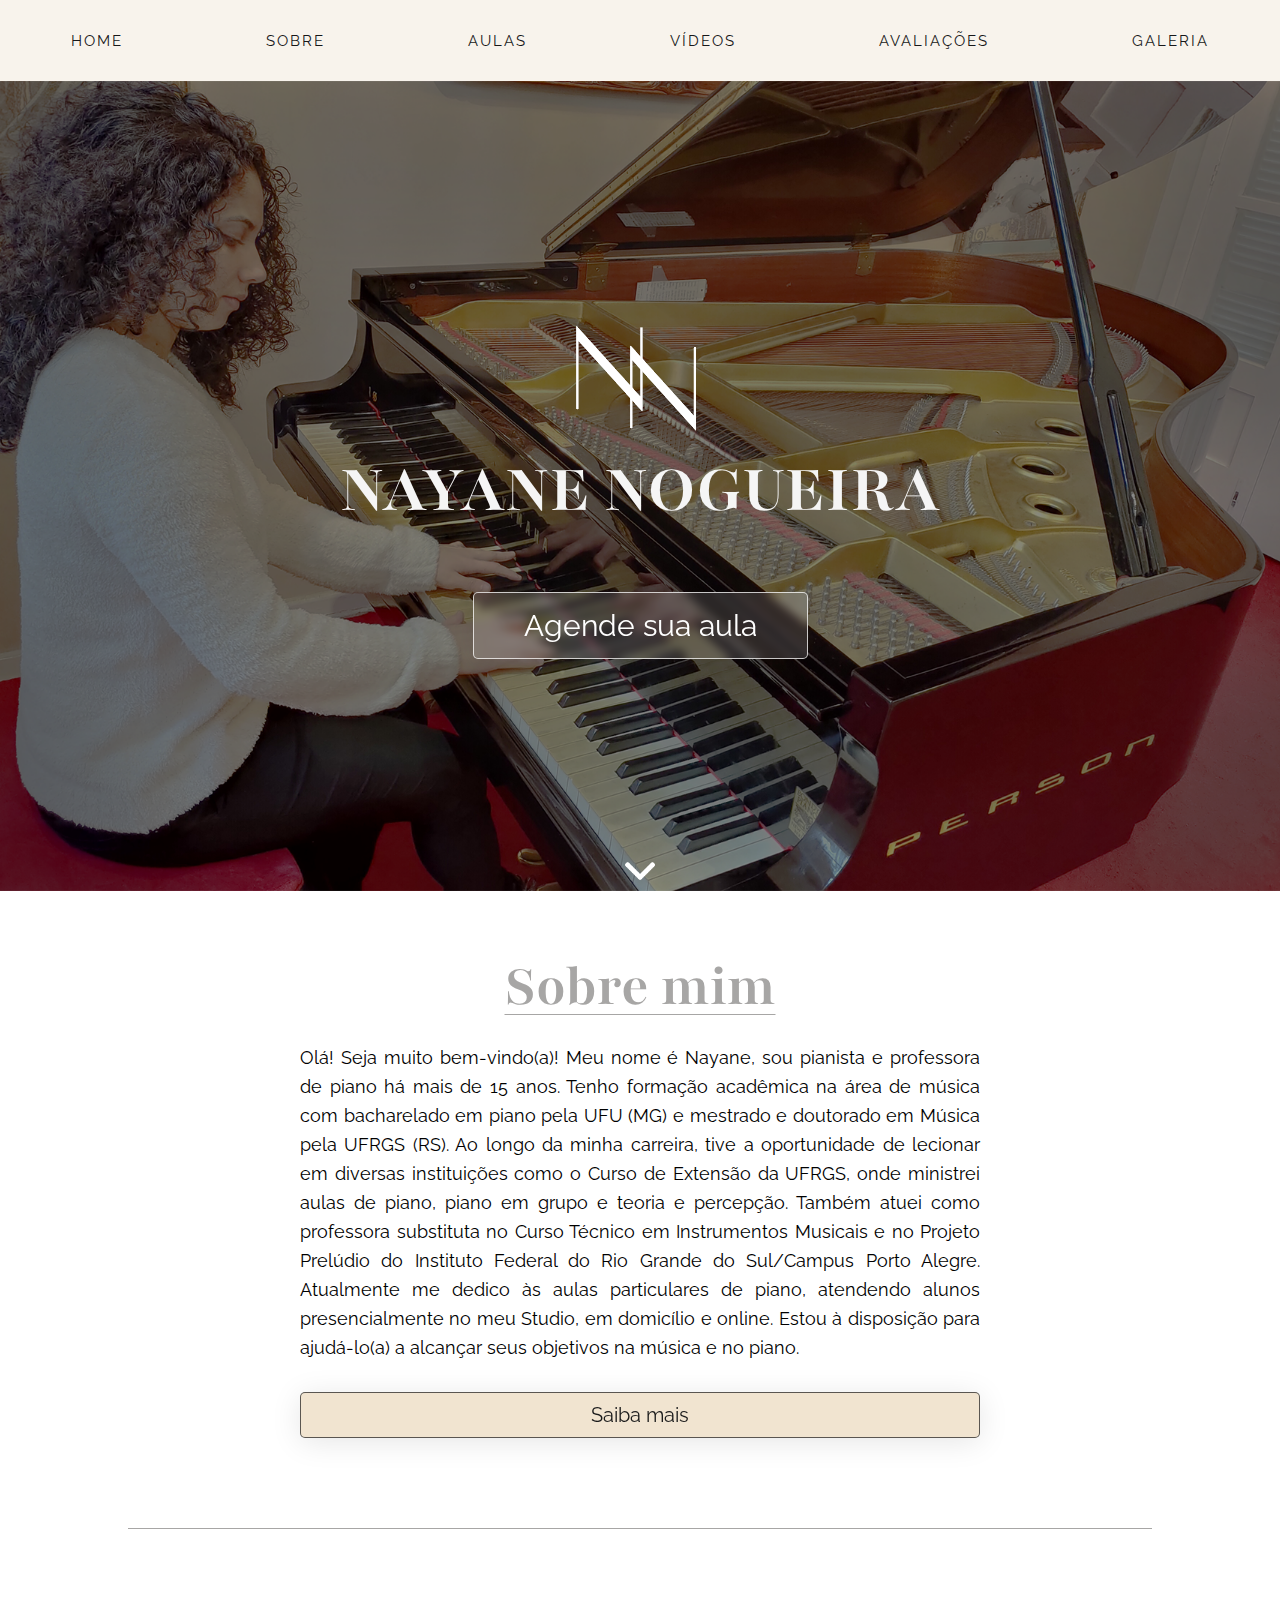
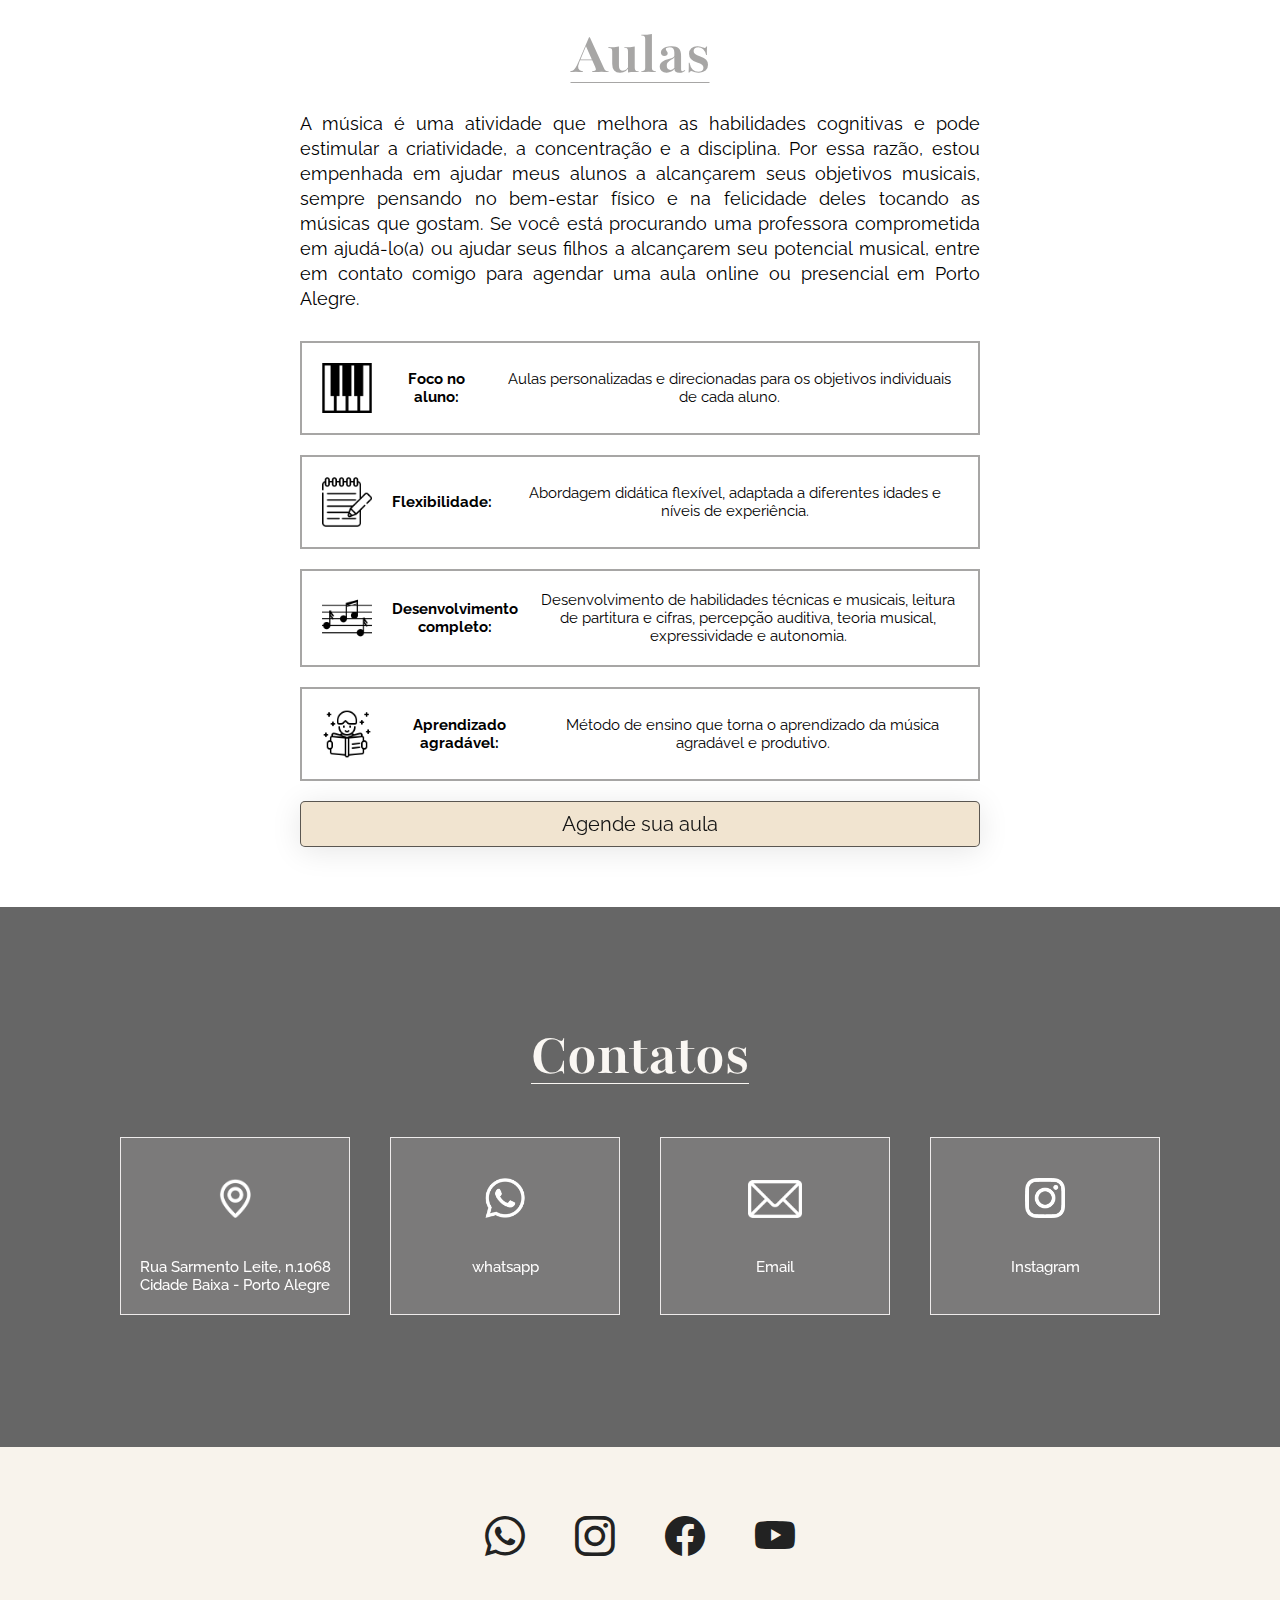
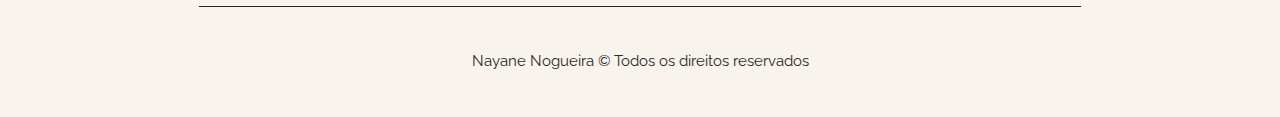
==== index.html @ 79834a37 "first commit" ====
<!DOCTYPE html>
<html lang="pt-BR">

<head>
    <meta charset="UTF-8">
    <meta name="viewport" content="width=device-width, initial-scale=1.0">

    <!-- links -->
    <link rel="stylesheet" href="./src/reset.css">
    <link rel="stylesheet" href="./src/style.css">
    <link rel="stylesheet" href="./src/responsive.css">

    <!-- fontes -->
    <link rel="preconnect" href="https://fonts.googleapis.com">
    <link rel="preconnect" href="https://fonts.gstatic.com" crossorigin>
    <link
        href="https://fonts.googleapis.com/css2?family=Oswald:wght@200..700&family=Playfair:ital,opsz,wght@0,5..1200,300..900;1,5..1200,300..900&family=Raleway:ital,wght@0,100..900;1,100..900&family=Roboto:ital,wght@0,100..900;1,100..900&family=Sigmar&display=swap"
        rel="stylesheet">

    <!-- bootstrap icones -->
    <link rel="stylesheet" href="https://cdn.jsdelivr.net/npm/bootstrap-icons@1.10.5/font/bootstrap-icons.css">

    <title>Nayane Nogueira | Professora de piano</title>
</head>

<body>

    <header>
        <nav class="cabecalho">
            <ul>
                <li><a href="#">HOME</a></li>
                <li><a href="sobre.html">SOBRE</a></li>
                <li><a href="aulas.html">AULAS</a></li>
                <li><a href="videos.html">VÍDEOS</a></li>
                <li><a href="avaliacoes.html">AVALIAÇÕES</a></li>
                <li><a href="galeria.html">GALERIA</a></li>
            </ul>
        </nav>
    </header>

    <section class="hero">
        <div class="slides">
            <img src="./img/nayane.png" class="ativo" alt="Imagem 1">
            <img src="./img/turma.png" alt="Imagem 2">
            <img src="./img/estudio.png" alt="Imagem 3">
        </div>
        <div class="container-hero">
            <img src="./img/logobranca.png" alt="logo">
            <h1>NAYANE NOGUEIRA</h1>
            <a href="https://wa.me/+555181428183" class="botao-hero" target="_blank">Agende sua aula</a>
        </div>
        <img src="./img/seta.png" alt="seta para baixo" class="seta-hero">
    </section>

    <section class="sobre">
        <div class="sobre-container">
            <h2>Sobre mim</h2>
            <p>Olá! Seja muito bem-vindo(a)!
                Meu nome é Nayane, sou pianista e professora de piano há mais de 15 anos. Tenho formação acadêmica na
                área de música com bacharelado em piano pela UFU (MG) e mestrado e doutorado em Música pela UFRGS (RS).
                Ao longo da minha carreira, tive a oportunidade de lecionar em diversas instituições como o Curso de
                Extensão da UFRGS, onde ministrei aulas de piano, piano em grupo e teoria e percepção. Também atuei como
                professora substituta no Curso Técnico em Instrumentos Musicais e no Projeto Prelúdio do Instituto
                Federal do Rio Grande do Sul/Campus Porto Alegre. Atualmente me dedico às aulas particulares de piano,
                atendendo alunos presencialmente no meu Studio, em domicílio e online. Estou à disposição para
                ajudá-lo(a) a alcançar seus objetivos na música e no piano.</p>
            <a href="sobre.html">Saiba mais</a>
        </div>
    </section>

    <section class="aulas">
        <h2>Aulas</h2>
        <div class="container-aulas">
            <p>A música é uma atividade que melhora as habilidades cognitivas e pode estimular a criatividade, a
                concentração e a disciplina. Por essa razão, estou empenhada em ajudar meus alunos a alcançarem seus
                objetivos musicais, sempre pensando no bem-estar físico e na felicidade deles tocando as músicas que
                gostam. Se você está procurando uma professora comprometida em ajudá-lo(a) ou ajudar seus filhos a
                alcançarem seu potencial musical, entre em contato comigo para agendar uma aula online ou presencial em
                Porto Alegre. </p>
            <div class="box-aulas">
                <ul>
                    <li><img src="./img/piano.png" alt=""><strong>Foco no aluno:</strong> Aulas personalizadas e
                        direcionadas para os objetivos individuais de cada aluno.</li>
                    <li><img src="./img/caderno.png" alt=""><strong>Flexibilidade:</strong> Abordagem didática flexível,
                        adaptada a diferentes idades e níveis de experiência.</li>
                    <li><img src="./img/notacao.png" alt=""><strong>Desenvolvimento completo:</strong> Desenvolvimento
                        de habilidades técnicas e musicais, leitura de partitura e cifras, percepção auditiva, teoria
                        musical, expressividade e autonomia.</li>
                    <li><img src="./img/lendo.png" alt=""><strong>Aprendizado agradável:</strong> Método de ensino que
                        torna o aprendizado da música agradável e produtivo.</li>
                </ul>
            </div>
            <a href="https://wa.me/+555181428183" class="botao-aula" target="_blank">Agende sua aula</a>
        </div>
    </section>

    <section class="section-contatos">
        <div class="contatos">
            <h2>Contatos</h2>
            <div class="container-contatos">

                <a href="https://maps.app.goo.gl/EVwam73p2ynyo3z77" class="box-contatos" target="_blank">
                    <div class="conteudo-contatos">
                        <img src="./img/localizacao.png" alt="">
                        <p>Rua Sarmento Leite, n.1068<br>Cidade Baixa - Porto Alegre</p>
                    </div>
                </a>

                <a href="https://wa.me/+555181428183" class="box-contatos" target="_blank">
                    <div class="conteudo-contatos">
                        <img src="./img/whatsapp.png" alt="">
                        <p>whatsapp</p>
                    </div>
                </a>

                <a href="mailto:nayanenogueirapiano@outlook.com" class="box-contatos">
                    <div class="conteudo-contatos">
                        <img src="./img/email.png" alt="">
                        <p>Email</p>
                    </div>
                </a>

                <a href="https://www.instagram.com/nayanenogueirapiano/" class="box-contatos" target="_blank">
                    <div class="conteudo-contatos">
                        <img src="./img/instagram.png" alt="">
                        <p>Instagram</p>
                    </div>
                </a>
            </div>
        </div>
        <div class="overlay"></div>

    </section>

    <footer class="rodape">
        <div class="container-rodape">
            <a href="https://wa.me/+555181428183" target="_blank"><i class="bi bi-whatsapp"></i></a>
            <a href="https://www.instagram.com/nayanenogueirapiano/" target="_blank"><i class="bi bi-instagram"></i></a>
            <a href="https://www.facebook.com/nayanenogueirapiano" target="_blank"><i class="bi bi-facebook"></i></a>
            <a href="https://www.youtube.com/@nayanenogueirapiano" target="_blank"><i class="bi bi-youtube"></i></a>
        </div>
        
        <div class="linha"></div>
        <p>Nayane Nogueira &#169 Todos os direitos reservados</p>
    </footer>

    <script src="index.js"></script>
</body>

</html>
---- src/style.css ----
html {
    font-size: 62.5%;
}

header {
    width: 100%;
    height: 9vh;
    display: flex;
    align-items: center;
    background-color: rgb(248, 243, 236);
}

header .cabecalho {
    width: 100%;
   }



header .cabecalho ul {
    display: flex;
    align-items: center;
    justify-content: space-around;
    width: 100%;
    
}

header .cabecalho ul li {
    list-style: none;
    font-size: 1.5rem;
    font-family: "Raleway", sans-serif;
    letter-spacing: 2px;
    transition: .3s;
    
}

header .cabecalho ul li:hover {
    color: black;
    font-weight: 600;
}

header .cabecalho ul li a {
    color: #171718;
}

/* HERO */

.hero {
    position: relative;
    height: 90vh;
    width: 100%;
    overflow: hidden;
}

.slides {
    position: absolute;
    width: 100%;
    height: 100%;
}

.slides img {
    width: 100%;
    height: 100%;
    object-fit: cover;
    position: absolute;
    opacity: 0;
    transition: opacity 1s ease-in-out;
}

.slides img.ativo {
    opacity: 1;
}

.container-hero {
    position: absolute;
    display: flex;
    flex-direction: column;
    align-items: center;
    justify-content: center;
    width: 100%;
    height: 100%;

}

.container-hero h1 {
    font-size: 7rem;
    color: rgb(245, 245, 245);
    font-family: "Playfair", serif;
    margin-bottom: 60px;

}


.container-hero .botao-hero {
    font-size: 3rem;
    font-family: "Raleway", sans-serif;
    color: rgb(255, 255, 255);
    padding: 15px 50px;
    transition: .5s;
    background: rgba(255, 255, 255, 0.13);
    border-radius: 5px;
    box-shadow: 0 4px 30px rgba(0, 0, 0, 0.1);
    backdrop-filter: blur(5px);
    -webkit-backdrop-filter: blur(1.5px);
    border: 1px solid rgba(255, 255, 255, 0.74);

}

.container-hero .botao-hero:hover {
    color: rgb(36, 36, 36);
    background-color: rgba(221, 220, 220, 0.658);
    text-shadow: none;
}

section .seta-hero {
    position: absolute;
    color: white;
    width: 30px;
    display: flex;
    bottom: 5px;
    left: 50%;
    transform: translateX(-50%);
    animation: animarSeta 1.5s infinite ease-in-out;
}

@keyframes animarSeta {
    0% {
        transform: translateX(-50%) translateY(0);
    }

    50% {
        transform: translateX(-50%) translateY(-10px);
    }

    100% {
        transform: translateX(-50%) translateY(0);
    }
}

/* SOBRE */

section .sobre-container {
    width: 100%;
    display: flex;
    flex-direction: column;
    align-items: center;
    justify-content: center;
    padding: 60px 300px;

}

section .sobre-container h2 {
    font-size: 6rem;
    color: rgb(167, 166, 165);
    font-family: "Playfair", serif;
    margin-bottom: 20px;
    text-decoration: underline;
    text-decoration-thickness: 1px;
    text-underline-offset: 10px;
}

section .sobre-container p {
    font-family: "Raleway", sans-serif;
    font-size: 1.8rem;
    line-height: 2.9rem;
    text-align: justify;
    margin-bottom: 30px;
}

section .sobre-container a {
    font-size: 2rem;
    font-family: "Raleway", sans-serif;
    color: rgb(27, 27, 27);
    width: 100%;
    transition: .5s;
    background: rgb(241, 228, 208);
    border-radius: 5px;
    box-shadow: 0 4px 30px rgba(0, 0, 0, 0.1);
    backdrop-filter: blur(5px);
    -webkit-backdrop-filter: blur(1.5px);
    border: 1px solid rgba(37, 37, 37, 0.74);
    text-align: center;
    padding: 10px;
}

section .sobre-container a:hover {
    background: rgb(245, 216, 173);

}

.sobre::after {
    content: " ";
    display: block;
    width: 80%;
    height: 1px;
    background-color: rgb(167, 166, 165);
    margin: 30px auto;
}

/* AULAS */

.aulas {
    width: 100%;
    display: flex;
    flex-direction: column;
    align-items: center;
    justify-content: center;
    padding: 60px 300px;
}

.aulas .container-aulas {
    display: flex;
    flex-direction: column;
}

.aulas h2 {
    font-size: 6rem;
    color: rgb(167, 166, 165);
    font-family: "Playfair", serif;
    margin-bottom: 20px;
    text-decoration: underline;
    text-decoration-thickness: 1px;
    text-underline-offset: 10px;
}

.aulas .container-aulas p {
    font-family: "Raleway", sans-serif;
    font-size: 1.8rem;
    margin-bottom: 30px;
    text-align: justify;
    line-height: 2.5rem;
}

.aulas .container-aulas ul {
    list-style: none;
}


.aulas .container-aulas li {
    font-family: "Raleway", sans-serif;
    font-size: 1.5rem;
    border: 2px solid rgb(167, 166, 165);
    padding: 20px;
    margin-bottom: 20px;
    display: flex;
    gap: 20px;
    align-items: center;
    text-align: center;
  
}


.aulas .container-aulas .box-aulas img {
    width: 50px;
    height: auto;

}

.aulas .container-aulas .botao-aula {
    font-size: 2rem;
    font-family: "Raleway", sans-serif;
    color: rgb(20, 20, 20);
    width: 100%;
    transition: .5s;
    background: rgb(241, 228, 208);
    border-radius: 5px;
    box-shadow: 0 4px 30px rgba(0, 0, 0, 0.1);
    backdrop-filter: blur(5px);
    -webkit-backdrop-filter: blur(1.5px);
    border: 1px solid rgba(37, 37, 37, 0.74);
    text-align: center;
    padding: 10px;
}

.aulas .container-aulas .botao-aula:hover {
    background: rgb(245, 216, 173);
}

/* CONTATOS */
.section-contatos {
    background-image: url(../img/piano.jpg);
    background-position: center;
    background-repeat: no-repeat;
    background-size: cover;
    height: 60vh;
    position: relative;
    background-attachment: fixed;
}

.section-contatos>.overlay {
    position: absolute;
    top: 0;
    left: 0;
    background-color: #00000099;
    width: 100%;
    height: 100%;
    z-index: 1;
}

.section-contatos>.contatos {
    display: flex;
    align-items: center;
    justify-content: center;
    height: 100%;
    flex-direction: column;
    z-index: 2;
    position: relative;

}

.contatos {
    width: 100%;
    display: flex;
    flex-direction: column;
    align-items: center;
    justify-content: center;
    padding: 40px 300px 60px;
}

.contatos h2 {
    font-size: 6rem;
    color: rgb(250, 247, 243);
    font-family: "Playfair", serif;
    margin-bottom: 45px;
    text-decoration: underline;
    text-decoration-thickness: 1px;
    text-underline-offset: 10px;
}

.contatos .container-contatos {
    display: flex;
    gap: 40px;
}

.contatos .container-contatos .box-contatos {
    width: 230px;
    padding: 20px 5px;
    backdrop-filter: blur(1px);
    -webkit-backdrop-filter: blur(2px);
    border: 1px solid rgba(243, 239, 239, 0.966);
    background-color: #e6e2e22a;
    transition: .3s;
}

.contatos .container-contatos .box-contatos:hover {
    background-color: #5c5b5b8c;
}

.contatos .container-contatos .box-contatos .conteudo-contatos {
    display: flex;
    align-items: center;
    justify-content: center;
    flex-direction: column;
    gap: 30px;

}

.contatos .container-contatos .box-contatos img {
    max-width: 60px;
    height: 40px;
    margin: 20px 0 10px;

}

.contatos .container-contatos .box-contatos p {
    font-size: 1.5rem;
    font-family: "Raleway", sans-serif;
    color: rgb(255, 254, 254);
    width: 100%;
    transition: .5s;
    font-weight: 500;
    border-radius: 5px;
    text-align: center;

}

/* RODAPÉ */

.rodape {
    background-color: rgb(248, 243, 236);
    height: 30vh;
    display: flex;
    flex-direction: column;
    align-items: center;
    justify-content: space-around;
    padding: 50px 10px 30px;
}

.rodape p {
    font-size: 1.5rem;
    font-family: "Raleway", sans-serif;
    color: rgb(43, 42, 42);
}

.rodape .container-rodape {
    display: flex;
    gap: 50px;

}


.rodape .container-rodape i {
    font-size: 4rem;
    color: rgb(34, 34, 34);
    transition: .3s;
}

.rodape .container-rodape i:hover {
    color: rgb(112, 111, 111);
}

.linha {
    height: 0.6px;
    background-color: #252525;
    /* Cor da linha */
    width: 70%;
    /* Ajuste conforme necessário */
    margin: 10px auto;
    /* Centraliza a linha */
}

/* SEÇÃO SOBRE */

.sobre-principal {
    width: 100%;
    display: flex;
    flex-direction: column;
    align-items: center;
    justify-content: center;
    padding: 60px 300px;
    background-color: #313131;
}

.sobre-principal h2 {
    font-size: 6rem;
    color: rgb(231, 228, 224);
    font-family: "Playfair", serif;
    margin-bottom: 20px;
    text-decoration: underline;
    text-decoration-thickness: 1px;
    text-underline-offset: 10px;
}

.sobre-principal p {
    font-family: "Raleway", sans-serif;
    font-size: 1.6rem;
    margin-bottom: 30px;
    text-align: justify;
    line-height: 2.8rem;
    color: rgb(250, 247, 243);
}

.sobre-principal a {
    font-size: 2rem;
    font-family: "Raleway", sans-serif;
    color: rgb(20, 20, 20);
    width: 100%;
    transition: .5s;
    background: rgb(241, 228, 208);
    border-radius: 5px;
    box-shadow: 0 4px 30px rgba(0, 0, 0, 0.1);
    backdrop-filter: blur(5px);
    -webkit-backdrop-filter: blur(1.5px);
    border: 1px solid rgba(37, 37, 37, 0.74);
    text-align: center;
    padding: 10px;
}

.sobre-principal a:hover {
    background: rgb(245, 216, 173);
}

/* SOBRE TIMELINE */

.timeline {
    position: relative;
    max-width: 800px;
    margin: 50px auto;
    padding: 20px;
    display: flex;
    flex-direction: column;
}

.timeline::before {
    content: "";
    position: absolute;
    left: 50%;
    width: 1px;
    height: 100%;
    background-color: #171718;
    transform: translateX(-50%);

}

.timeline-item {
    position: relative;
    width: 50%;
    padding: 20px;
    opacity: 0;
    transform: translateY(30px);
    transition: all 0.6s ease-in-out;
}

.timeline-item:nth-child(odd) {
    left: 0;
    text-align: right;
}

.timeline-item:nth-child(even) {
    left: 50%;
}

.timeline-item::before {
    content: "";
    position: absolute;
    top: 25px;
    width: 10px;
    height: 10px;
    background-color: #171718;
    border-radius: 50%;
    border: 3px solid white;
    box-shadow: 0 0 10px rgba(0, 0, 0, 0.2);
    opacity: 0;
    transition: all 0.6s ease-in-out;
}

.timeline-item:nth-child(odd)::before {
    right: -7px;
}

.timeline-item:nth-child(even)::before {
    left: -7px;
}

.timeline-conteudo {
    background-color: rgb(250, 250, 250);
    max-width: 130%;
    padding: 10px;
    border-radius: 5px;
    box-shadow: 0 0 20px rgba(37, 37, 37, 0.288);

}

.timeline-conteudo h3 {
    margin-bottom: 10px;
    font-family: "Raleway", sans-serif;
    font-size: 1.6rem;

}

.timeline-conteudo p {
    margin-bottom: 10px;
    font-family: "Raleway", sans-serif;
    font-size: 1.6rem;
    text-align: center;

}

.timeline-conteudo .timeline-titulo {
    font-weight: 600;
}


.timeline-item.aparecer {
    opacity: 1;
    transform: translateY(0);
}

.timeline-item.aparecer::before {
    opacity: 1;
}

.botao-timeline {
    display: flex;
    justify-content: center;
    align-items: center;
    height: 20vh;
    transform: translateY(-20%);
}

.botao-timeline a {
    font-size: 2rem;
    font-family: "Raleway", sans-serif;
    color: rgb(20, 20, 20);
    width: 30%;
    transition: .5s;
    background: rgb(241, 228, 208);
    border-radius: 5px;
    backdrop-filter: blur(5px);
    -webkit-backdrop-filter: blur(1.5px);
    border: 1px solid rgba(37, 37, 37, 0.74);
    text-align: center;
    padding: 10px;

}

.botao-timeline a:hover {
    background: rgb(245, 216, 173);
}

/* AULAS */
.aula-principal {
    width: 100%;
    display: flex;
    flex-direction: column;
    justify-content: center;
    padding: 50px 300px;

}

.aula-principal h2 {
    font-size: 6rem;
    color: rgb(167, 166, 165);
    font-family: "Playfair", serif;
    margin-bottom: 20px;
    text-decoration: underline;
    text-decoration-thickness: 1px;
    text-underline-offset: 10px;
    text-align: center;
}

.aula-principal p {
    font-family: "Raleway", sans-serif;
    font-size: 1.8rem;
    line-height: 2.9rem;
    text-align: justify;
    margin-bottom: 30px;
}

.aulas-foto {
    display: flex;
    align-items: center;
    justify-content: space-around;
    background-color: #313131;
    height: 70vh;
}


.aulas-foto .container-foto {
    position: relative;

}

.informacoes-foto {
    position: absolute;
    height: 120px;
    width: 250px;
    transform: translate(30%, -50%);
    padding: 15px;
    border-radius: 10px;
    font-family: "Raleway", sans-serif;
    color: rgb(255, 255, 255);
    transition: .5s;
    background: rgba(230, 228, 228, 0.212);
    box-shadow: 0 4px 30px rgba(0, 0, 0, 0.1);
    backdrop-filter: blur(4px);
    -webkit-backdrop-filter: blur(1.5px);
    border: 0.8px solid rgba(255, 255, 255, 0.74);
}

.informacoes-foto h3 {
    font-size: 1.7rem;
    color: #ffffff;
    text-shadow: 1px 1px 1px black;
    margin-bottom: 5px;
}

.informacoes-foto p {
    font-size: 1.4rem;
    text-shadow: 1px 1px 1px black;
}


.container-foto img {
    max-width: 300px;
    max-height: 300px;
    border-radius: 10px;
    transition: 0.3s ease;
}


.container-foto img:hover {
    transform: scale(1.05);
} 


.botao-aulas {
    background-color: #313131;
    display: flex;
    justify-content: center;
    width: 100%;

}

.botao-aulas a {
    font-size: 2rem;
    font-family: "Raleway", sans-serif;
    color: rgb(20, 20, 20);
    width: 30%;
    transition: .5s;
    background: rgb(241, 228, 208);
    border-radius: 5px;
    backdrop-filter: blur(5px);
    -webkit-backdrop-filter: blur(1.5px);
    border: 1px solid rgba(37, 37, 37, 0.74);
    text-align: center;
    padding: 10px;
    margin: 40px 0;
}

.botao-aulas a:hover {
    background: rgb(245, 216, 173);
}


/* VIDEOS */

.videos-principal {
    width: 100%;
    display: flex;
    flex-direction: column;
    justify-content: center;
    align-items: center;
    padding: 50px 300px;
    margin-bottom: 60px;
    background-color: #313131;
}

.videos-principal h2 {
    font-size: 6rem;
    color: rgb(233, 231, 228);
    font-family: "Playfair", serif;
    margin-bottom: 30px;
    text-decoration: underline;
    text-decoration-thickness: 1px;
    text-underline-offset: 10px;
    text-align: center;
}

.videos-secundario {
    display: flex;
    flex-wrap: wrap;
    align-items: center;
    justify-content: space-evenly;
    gap: 40px;
  
}

.videos-principal iframe,
.videos-secundario iframe {
    border-radius: 10px;
}

.videos-secundario a {
    font-size: 2rem;
    font-family: "Raleway", sans-serif;
    color: rgb(20, 20, 20);
    width: 30%;
    transition: .5s;
    background: rgb(241, 228, 208);
    border-radius: 5px;
    backdrop-filter: blur(5px);
    -webkit-backdrop-filter: blur(1.5px);
    border: 1px solid rgba(37, 37, 37, 0.74);
    text-align: center;
    padding: 10px;
    margin-bottom: 40px;
}
.videos-secundario a:hover {
    background: rgb(245, 216, 173);
}


/* AVALIACOES */

.avaliacoes {
    display: flex;
    flex-direction: column;
    justify-content: center;
    padding: 50px 300px;
    background-color: rgb(218, 212, 203);

}

.avaliacoes-container {
    display: flex;
    flex-direction: column;
    align-items: center;
    justify-content: center;
    height:50vh;
   }

   .avaliacoes-txt {
    background-color: #ffffff;
    width: 50%;
    display: flex;
    flex-direction: column;
    padding: 30px;
    text-align: center;
    border-radius: 10px;
    box-shadow: 0 0 7px rgba(44, 44, 44, 0.651);
   }

   .avaliacoes-txt h3 {
    font-family: "Raleway", sans-serif;
    font-size: 1.8rem;
    text-align: center;
    margin-bottom: 10px;

   }

   .avaliacoes-txt p {
    font-family: "Raleway", sans-serif;
    font-size: 1.6rem;
    line-height: 2.4rem;
    text-align: center;
    margin-bottom: 10px;

   }

   .botao-esquerdo,
.botao-direito {
    color: rgb(0, 0, 0);
    position: absolute;
    background-color: transparent;
    border: 0px;
    font-size: 4rem;
    padding: 10px;
    top: 35%;
    cursor: pointer;
    transition: .5s;
}


.botao-esquerdo {
    left: 400px;
    text-shadow: 2px 2px 20px white;
}


.botao-direito {
    right: 400px;
    text-shadow: -2px 2px 20px white;
}

/* GALERIA */

.container-galeria {
    background-color: #313131;
    padding-top: 30px;
}

.container-galeria h2 {
    font-size: 6rem;
    color: rgb(233, 231, 228);
    font-family: "Playfair", serif;
    margin-bottom: 20px;
    text-decoration: underline;
    text-decoration-thickness: 1px;
    text-underline-offset: 10px;
    text-align: center;
}

.galeria {
 column-count: 3;
 column-gap: 20px;
 padding: 40px;
}

.galeria img {
    width: 100%;
    object-fit: cover;
    transition: transform 0.3s ease;
    border-radius: 4px;
    margin-bottom: 20px;
}

.galeria img:hover {
    transform: scale(1.05);
}


.galeria img:nth-child(2n) {
    grid-row: span 2;
}

.galeria img:nth-child(3n) {
    grid-column: span 2;
    grid-row: span 2;
}

/* lightbox */

.lightbox {
    position: fixed;
    top: 0;
    left: 0;
    width: 100%;
    height: 100%;
    background-color: rgba(0, 0, 0, 0.8);
    display: none;
    justify-content: center;
    align-items: center;
}

.lightbox img {
    max-width: 90%;
    max-height: 90%;
    border-radius: 4px;
}

.fechar {
    position: absolute;
    top: 20px;
    right: 60px;
    font-size: 36px;
    color: #e9dfdf;
    cursor: pointer;
    z-index: 1000;
}


.fechar:hover {
    color: #ffffff; ;
}
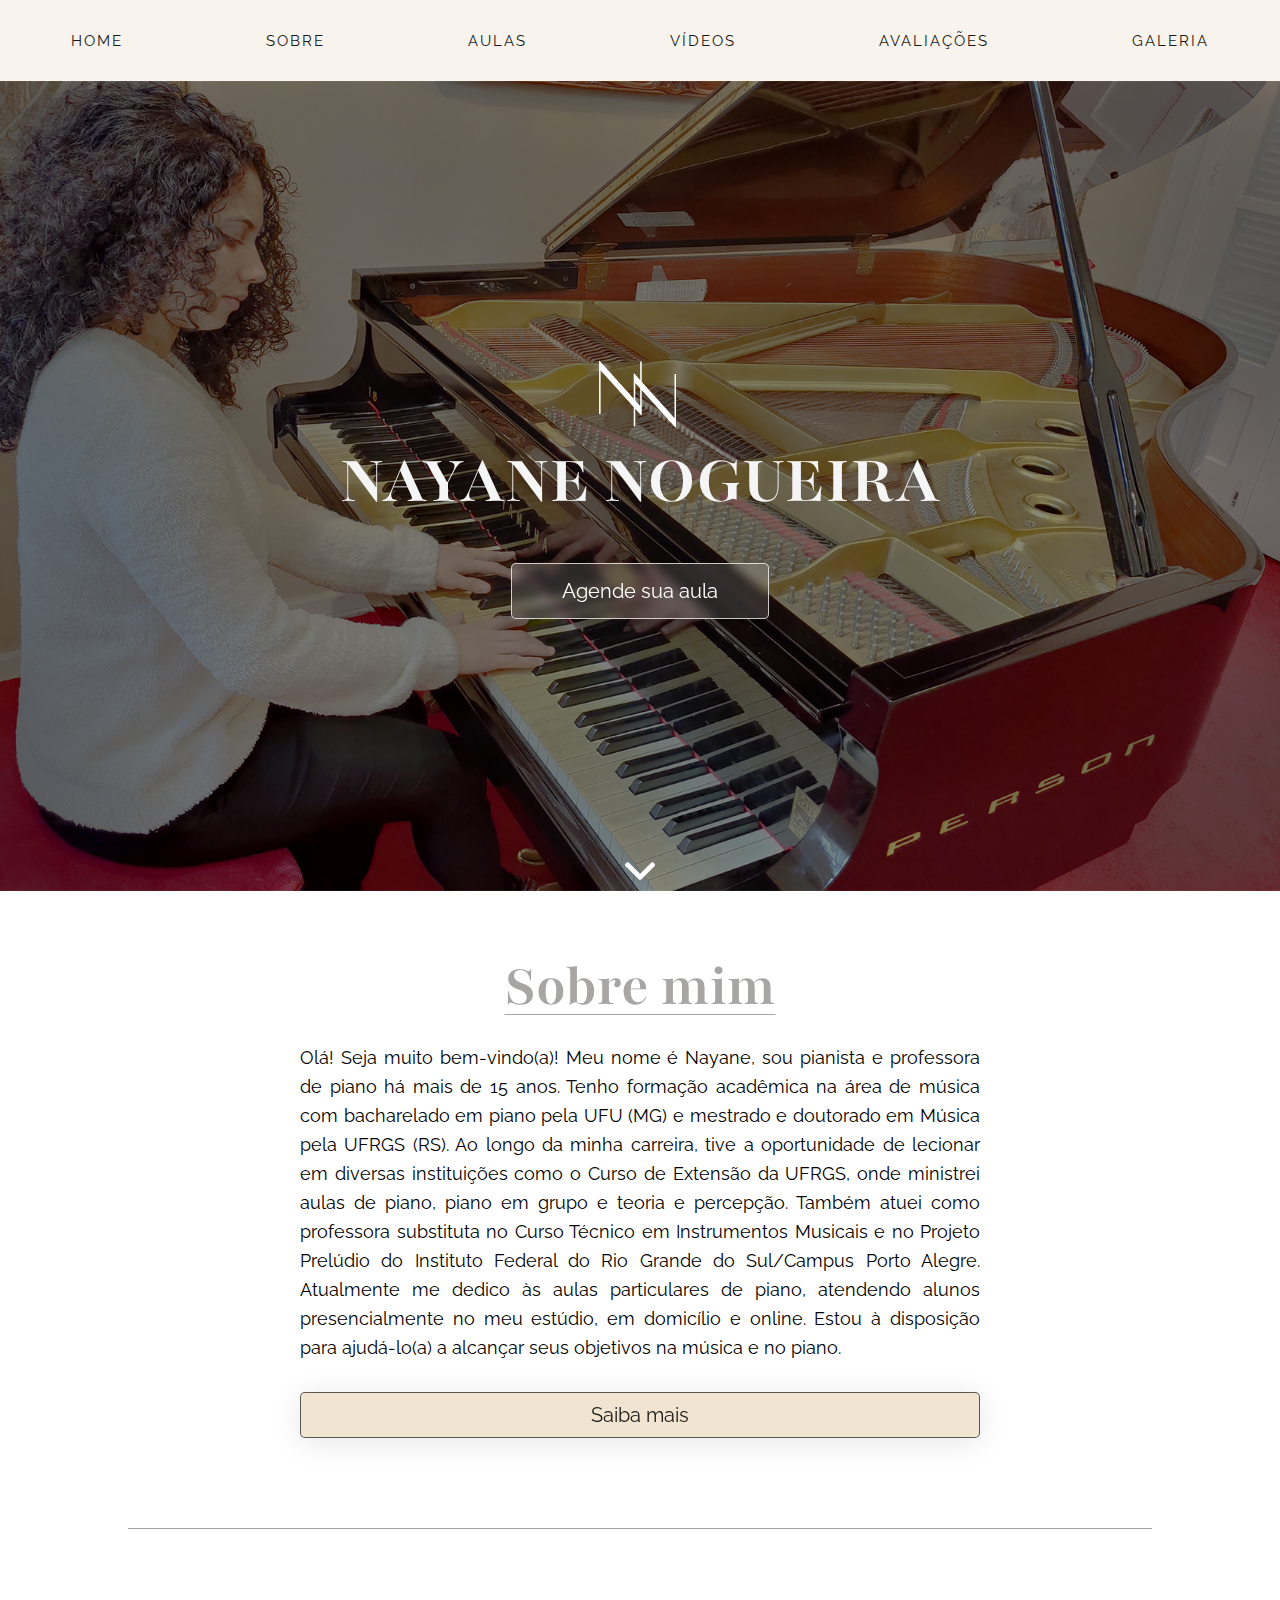
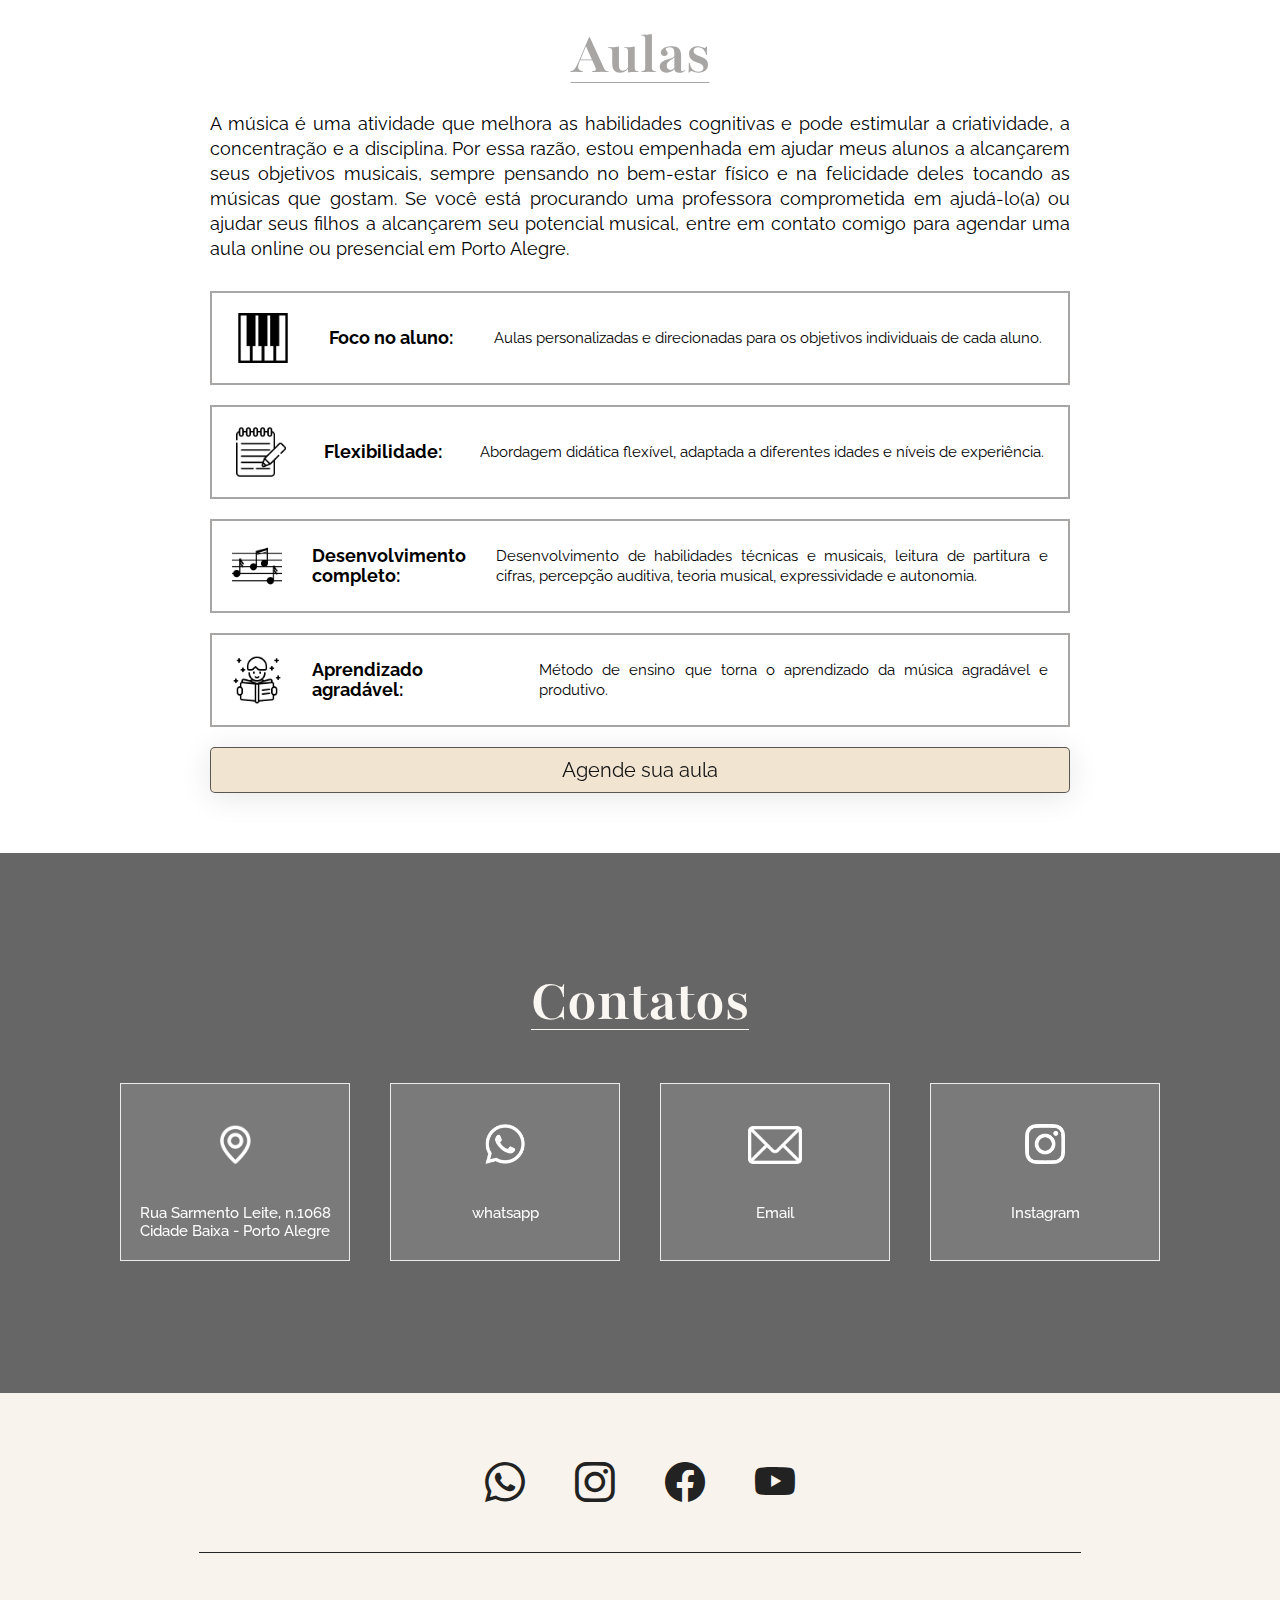
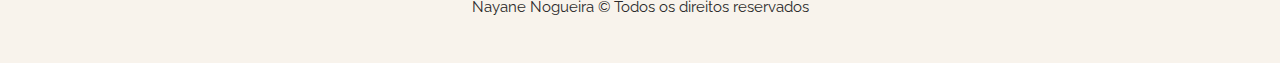
==== commit c0972deb: "new commit" ====
--- a/index.html
+++ b/index.html
@@ -62,7 +62,7 @@
                 Extensão da UFRGS, onde ministrei aulas de piano, piano em grupo e teoria e percepção. Também atuei como
                 professora substituta no Curso Técnico em Instrumentos Musicais e no Projeto Prelúdio do Instituto
                 Federal do Rio Grande do Sul/Campus Porto Alegre. Atualmente me dedico às aulas particulares de piano,
-                atendendo alunos presencialmente no meu Studio, em domicílio e online. Estou à disposição para
+                atendendo alunos presencialmente no meu estúdio, em domicílio e online. Estou à disposição para
                 ajudá-lo(a) a alcançar seus objetivos na música e no piano.</p>
             <a href="sobre.html">Saiba mais</a>
         </div>
@@ -79,15 +79,15 @@
                 Porto Alegre. </p>
             <div class="box-aulas">
                 <ul>
-                    <li><img src="./img/piano.png" alt=""><strong>Foco no aluno:</strong> Aulas personalizadas e
-                        direcionadas para os objetivos individuais de cada aluno.</li>
-                    <li><img src="./img/caderno.png" alt=""><strong>Flexibilidade:</strong> Abordagem didática flexível,
-                        adaptada a diferentes idades e níveis de experiência.</li>
-                    <li><img src="./img/notacao.png" alt=""><strong>Desenvolvimento completo:</strong> Desenvolvimento
+                    <li><img src="./img/piano.png" alt=""><h3>Foco no aluno:</h3><p>Aulas personalizadas e
+                        direcionadas para os objetivos individuais de cada aluno.</p></li>
+                    <li><img src="./img/caderno.png" alt=""><h3>Flexibilidade:</h3><p> Abordagem didática flexível,
+                        adaptada a diferentes idades e níveis de experiência.</p></li>
+                    <li><img src="./img/notacao.png" alt=""><h3>Desenvolvimento completo:</h3><p>Desenvolvimento
                         de habilidades técnicas e musicais, leitura de partitura e cifras, percepção auditiva, teoria
-                        musical, expressividade e autonomia.</li>
-                    <li><img src="./img/lendo.png" alt=""><strong>Aprendizado agradável:</strong> Método de ensino que
-                        torna o aprendizado da música agradável e produtivo.</li>
+                        musical, expressividade e autonomia.</p></li>
+                    <li><img src="./img/lendo.png" alt=""><h3>Aprendizado agradável:</h3><p> Método de ensino que
+                        torna o aprendizado da música agradável e produtivo.</p></li>
                 </ul>
             </div>
             <a href="https://wa.me/+555181428183" class="botao-aula" target="_blank">Agende sua aula</a>
@@ -99,7 +99,7 @@
             <h2>Contatos</h2>
             <div class="container-contatos">
 
-                <a href="https://maps.app.goo.gl/EVwam73p2ynyo3z77" class="box-contatos" target="_blank">
+                <a href="https://maps.app.goo.gl/UZtq2SoK1orHJC8P8" class="box-contatos" target="_blank">
                     <div class="conteudo-contatos">
                         <img src="./img/localizacao.png" alt="">
                         <p>Rua Sarmento Leite, n.1068<br>Cidade Baixa - Porto Alegre</p>
--- a/src/style.css
+++ b/src/style.css
@@ -12,7 +12,7 @@
 
 header .cabecalho {
     width: 100%;
-   }
+}
 
 
 
@@ -21,7 +21,7 @@
     align-items: center;
     justify-content: space-around;
     width: 100%;
-    
+
 }
 
 header .cabecalho ul li {
@@ -30,7 +30,7 @@
     font-family: "Raleway", sans-serif;
     letter-spacing: 2px;
     transition: .3s;
-    
+
 }
 
 header .cabecalho ul li:hover {
@@ -85,13 +85,16 @@
     font-size: 7rem;
     color: rgb(245, 245, 245);
     font-family: "Playfair", serif;
-    margin-bottom: 60px;
-
+    margin-bottom: 40px;
+}
+
+.container-hero img {
+    width: 100px;
 }
 
 
 .container-hero .botao-hero {
-    font-size: 3rem;
+    font-size: 2rem;
     font-family: "Raleway", sans-serif;
     color: rgb(255, 255, 255);
     padding: 15px 50px;
@@ -204,12 +207,15 @@
     flex-direction: column;
     align-items: center;
     justify-content: center;
-    padding: 60px 300px;
+    padding: 60px 20px; 
+    max-width: 900px; 
+    margin: 0 auto; 
 }
 
 .aulas .container-aulas {
     display: flex;
     flex-direction: column;
+    width: 100%; 
 }
 
 .aulas h2 {
@@ -242,15 +248,25 @@
     padding: 20px;
     margin-bottom: 20px;
     display: flex;
-    gap: 20px;
-    align-items: center;
-    text-align: center;
-  
-}
-
+    gap: 30px;
+    align-items: center;
+    justify-content: space-around;
+ 
+
+}
+
+.aulas .container-aulas li p {
+    font-size: 1.5rem;
+    line-height: 2rem;
+    margin: 0;
+}
+
+.aulas .container-aulas li h3 {
+    text-align: left;
+}
 
 .aulas .container-aulas .box-aulas img {
-    width: 50px;
+    max-width: 50px;
     height: auto;
 
 }
@@ -644,35 +660,35 @@
     position: absolute;
     height: 120px;
     width: 250px;
-    transform: translate(30%, -50%);
+    transform: translate(30%, -30%);
     padding: 15px;
     border-radius: 10px;
     font-family: "Raleway", sans-serif;
     color: rgb(255, 255, 255);
     transition: .5s;
-    background: rgba(230, 228, 228, 0.212);
+    background: rgba(85, 83, 83, 0.555);
     box-shadow: 0 4px 30px rgba(0, 0, 0, 0.1);
     backdrop-filter: blur(4px);
     -webkit-backdrop-filter: blur(1.5px);
-    border: 0.8px solid rgba(255, 255, 255, 0.74);
+    border: 0.8px solid rgba(255, 255, 255, 0.815);
 }
 
 .informacoes-foto h3 {
     font-size: 1.7rem;
     color: #ffffff;
     text-shadow: 1px 1px 1px black;
-    margin-bottom: 5px;
+    margin-bottom: 10px;
 }
 
 .informacoes-foto p {
-    font-size: 1.4rem;
+    font-size: 1.5rem;
     text-shadow: 1px 1px 1px black;
 }
 
 
 .container-foto img {
-    max-width: 300px;
-    max-height: 300px;
+    width: 300px;
+    height: 250px;
     border-radius: 10px;
     transition: 0.3s ease;
 }
@@ -680,7 +696,7 @@
 
 .container-foto img:hover {
     transform: scale(1.05);
-} 
+}
 
 
 .botao-aulas {
@@ -742,7 +758,7 @@
     align-items: center;
     justify-content: space-evenly;
     gap: 40px;
-  
+
 }
 
 .videos-principal iframe,
@@ -765,6 +781,7 @@
     padding: 10px;
     margin-bottom: 40px;
 }
+
 .videos-secundario a:hover {
     background: rgb(245, 216, 173);
 }
@@ -786,10 +803,10 @@
     flex-direction: column;
     align-items: center;
     justify-content: center;
-    height:50vh;
-   }
-
-   .avaliacoes-txt {
+    height: 50vh;
+}
+
+.avaliacoes-txt {
     background-color: #ffffff;
     width: 50%;
     display: flex;
@@ -798,26 +815,26 @@
     text-align: center;
     border-radius: 10px;
     box-shadow: 0 0 7px rgba(44, 44, 44, 0.651);
-   }
-
-   .avaliacoes-txt h3 {
+}
+
+.avaliacoes-txt h3 {
     font-family: "Raleway", sans-serif;
     font-size: 1.8rem;
     text-align: center;
     margin-bottom: 10px;
 
-   }
-
-   .avaliacoes-txt p {
+}
+
+.avaliacoes-txt p {
     font-family: "Raleway", sans-serif;
     font-size: 1.6rem;
     line-height: 2.4rem;
     text-align: center;
     margin-bottom: 10px;
 
-   }
-
-   .botao-esquerdo,
+}
+
+.botao-esquerdo,
 .botao-direito {
     color: rgb(0, 0, 0);
     position: absolute;
@@ -861,9 +878,9 @@
 }
 
 .galeria {
- column-count: 3;
- column-gap: 20px;
- padding: 40px;
+    column-count: 3;
+    column-gap: 20px;
+    padding: 40px;
 }
 
 .galeria img {
@@ -887,6 +904,8 @@
     grid-column: span 2;
     grid-row: span 2;
 }
+
+
 
 /* lightbox */
 
@@ -920,5 +939,6 @@
 
 
 .fechar:hover {
-    color: #ffffff; ;
+    color: #ffffff;
+    ;
 }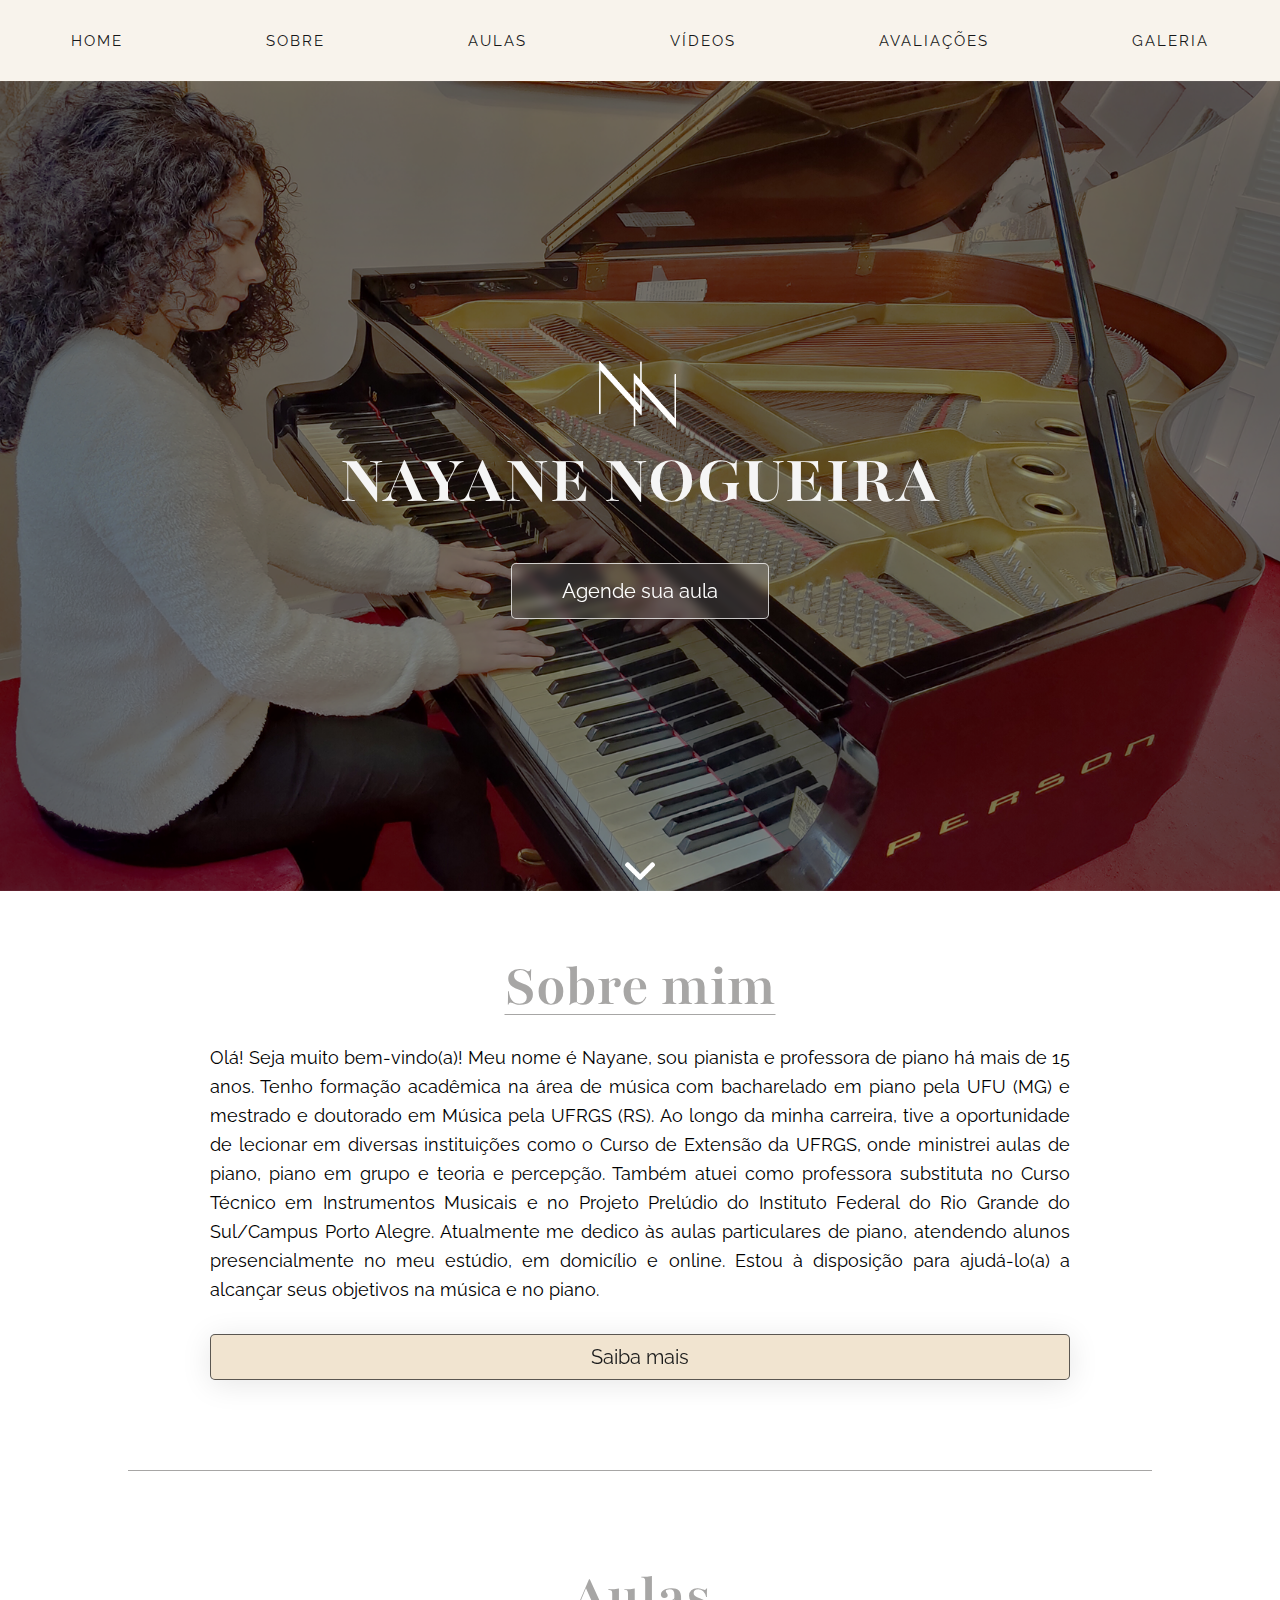
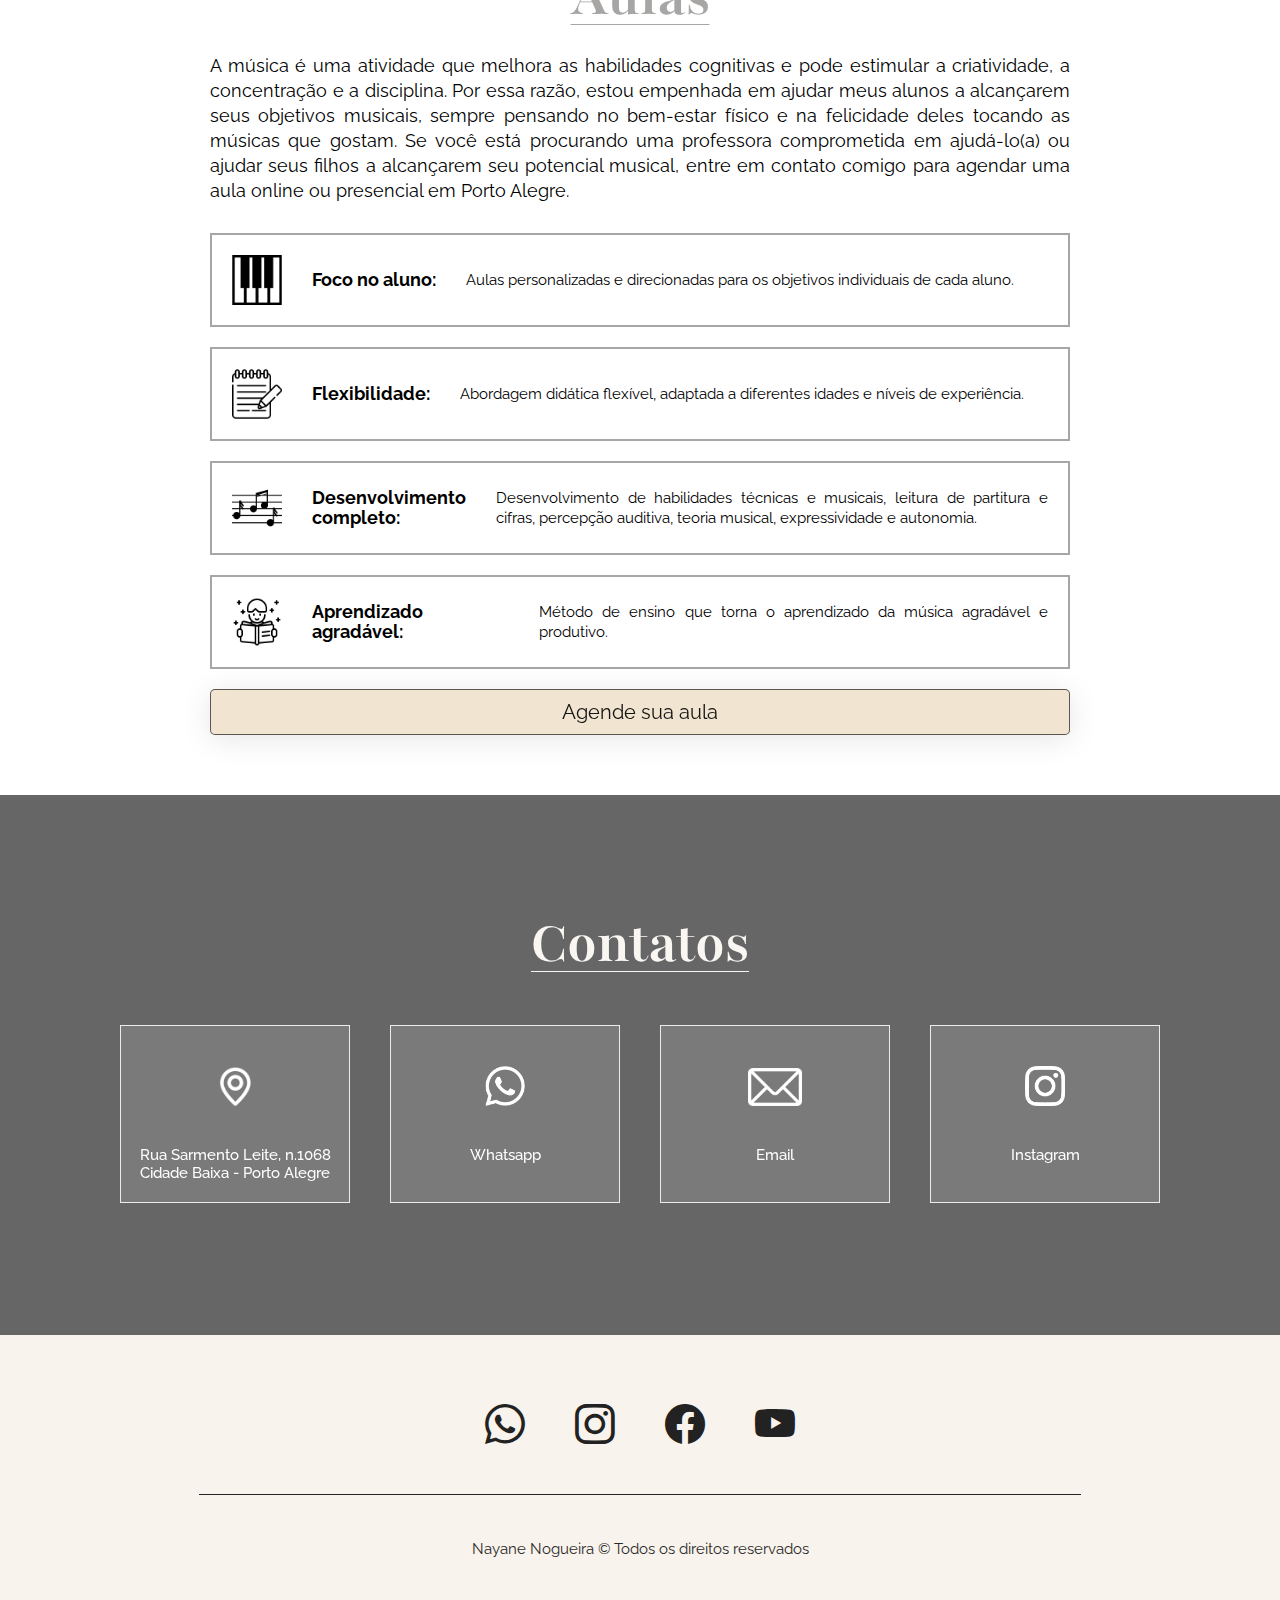
==== commit 0952fe02: "new commit" ====
--- a/index.html
+++ b/index.html
@@ -36,6 +36,25 @@
                 <li><a href="galeria.html">GALERIA</a></li>
             </ul>
         </nav>
+
+        <button id="btn-menu-mobile" class="botao" onclick="animar()">
+            <span class="linha"></span>
+            <span class="linha"></span>
+            <span class="linha"></span>
+        </button>
+
+        <section class="menu-mobile" id="menu-mobile">
+            <nav>
+                <ul>
+                    <li><a href="index.html">HOME</a></li>
+                    <li><a href="sobre.html">SOBRE</a></li>
+                    <li><a href="aulas.html">AULAS</a></li>
+                    <li><a href="videos.html">VÍDEOS</a></li>
+                    <li><a href="avaliacoes.html">AVALIAÇÕES</a></li>
+                    <li><a href="galeria.html">GALERIA</a></li>
+                </ul>
+            </nav>
+        </section>
     </header>
 
     <section class="hero">
@@ -49,6 +68,7 @@
             <h1>NAYANE NOGUEIRA</h1>
             <a href="https://wa.me/+555181428183" class="botao-hero" target="_blank">Agende sua aula</a>
         </div>
+        <img src="./img/nayane.png" alt="imagem-estatica" class="imagem-estatica">
         <img src="./img/seta.png" alt="seta para baixo" class="seta-hero">
     </section>
 
@@ -79,15 +99,28 @@
                 Porto Alegre. </p>
             <div class="box-aulas">
                 <ul>
-                    <li><img src="./img/piano.png" alt=""><h3>Foco no aluno:</h3><p>Aulas personalizadas e
-                        direcionadas para os objetivos individuais de cada aluno.</p></li>
-                    <li><img src="./img/caderno.png" alt=""><h3>Flexibilidade:</h3><p> Abordagem didática flexível,
-                        adaptada a diferentes idades e níveis de experiência.</p></li>
-                    <li><img src="./img/notacao.png" alt=""><h3>Desenvolvimento completo:</h3><p>Desenvolvimento
-                        de habilidades técnicas e musicais, leitura de partitura e cifras, percepção auditiva, teoria
-                        musical, expressividade e autonomia.</p></li>
-                    <li><img src="./img/lendo.png" alt=""><h3>Aprendizado agradável:</h3><p> Método de ensino que
-                        torna o aprendizado da música agradável e produtivo.</p></li>
+                    <li><img src="./img/piano.png" alt="">
+                        <h3>Foco no aluno:</h3>
+                        <p>Aulas personalizadas e
+                            direcionadas para os objetivos individuais de cada aluno.</p>
+                    </li>
+                    <li><img src="./img/caderno.png" alt="">
+                        <h3>Flexibilidade:</h3>
+                        <p> Abordagem didática flexível,
+                            adaptada a diferentes idades e níveis de experiência.</p>
+                    </li>
+                    <li><img src="./img/notacao.png" alt="">
+                        <h3>Desenvolvimento completo:</h3>
+                        <p>Desenvolvimento
+                            de habilidades técnicas e musicais, leitura de partitura e cifras, percepção auditiva,
+                            teoria
+                            musical, expressividade e autonomia.</p>
+                    </li>
+                    <li><img src="./img/lendo.png" alt="">
+                        <h3>Aprendizado agradável:</h3>
+                        <p> Método de ensino que
+                            torna o aprendizado da música agradável e produtivo.</p>
+                    </li>
                 </ul>
             </div>
             <a href="https://wa.me/+555181428183" class="botao-aula" target="_blank">Agende sua aula</a>
@@ -109,7 +142,7 @@
                 <a href="https://wa.me/+555181428183" class="box-contatos" target="_blank">
                     <div class="conteudo-contatos">
                         <img src="./img/whatsapp.png" alt="">
-                        <p>whatsapp</p>
+                        <p>Whatsapp</p>
                     </div>
                 </a>
 
@@ -139,12 +172,13 @@
             <a href="https://www.facebook.com/nayanenogueirapiano" target="_blank"><i class="bi bi-facebook"></i></a>
             <a href="https://www.youtube.com/@nayanenogueirapiano" target="_blank"><i class="bi bi-youtube"></i></a>
         </div>
-        
+
         <div class="linha"></div>
         <p>Nayane Nogueira &#169 Todos os direitos reservados</p>
     </footer>
 
     <script src="index.js"></script>
+    <script src="mobile.js"></script>
 </body>
 
 </html>--- a/src/style.css
+++ b/src/style.css
@@ -13,7 +13,6 @@
 header .cabecalho {
     width: 100%;
 }
-
 
 
 header .cabecalho ul {
@@ -42,6 +41,103 @@
     color: #171718;
 }
 
+/* MENU MOBILE */
+
+header .menu-mobile {
+    background-color: rgba(0, 0, 0, 0.452);
+    backdrop-filter: blur(15px);
+    position: absolute;
+    width: 100%;
+    height: 0vh;
+    top: 0;
+    left: 0;
+    visibility: hidden;
+    overflow: hidden;
+    transition: .5s;
+    z-index: 3;
+}
+
+header .menu-mobile nav {
+    width: 100%;
+
+}
+
+header .menu-mobile nav ul {
+    list-style-type: none;
+    display: flex;
+    flex-direction: column;
+    align-items: center;
+    justify-content: center;
+    height: 100vh;
+
+}
+
+header .menu-mobile nav a {
+    font-family: "Raleway", sans-serif;
+    font-size: 20px;
+    text-decoration: none;
+    color: #ffffff;
+    padding: 20px 0;
+    display: block;
+    width: 100vw;
+    text-align: center;
+    transition: .3s;
+
+}
+
+header .menu-mobile nav a:hover {
+    font-size: 25px;
+}
+
+header .menu-mobile.abrir {
+    width: 100%;
+    height: 100vh;
+
+}
+
+body.no-overflow {
+    overflow: hidden;
+}
+
+
+/* BOTAO MOBILE */
+header .botao {
+    width: 50px;
+    height: 50px;
+    border: none;
+    background: transparent;
+    cursor: pointer;
+    display: none;
+   
+}
+
+header .botao .linha {
+    width: 30px;
+    height: 2px;
+    display: block;
+    margin: 6px auto;
+    position: relative;
+    transform-origin: center;
+    transition: 0.2s;
+
+}
+
+header .botao.ativar .linha:nth-child(1) {
+    transform: translateY(8px) rotate(-45deg);
+    background-color: #ffffff;
+}
+
+header .botao.ativar .linha:nth-child(3) {
+    transform: translateY(-8px) rotate(45deg);
+    background-color: #ffffff;
+}
+
+header .botao.ativar .linha:nth-child(2) {
+    width: 0;
+}
+
+
+
 /* HERO */
 
 .hero {
@@ -55,6 +151,7 @@
     position: absolute;
     width: 100%;
     height: 100%;
+
 }
 
 .slides img {
@@ -78,7 +175,6 @@
     justify-content: center;
     width: 100%;
     height: 100%;
-
 }
 
 .container-hero h1 {
@@ -139,6 +235,10 @@
     }
 }
 
+.imagem-estatica {
+    display: none;
+}
+
 /* SOBRE */
 
 section .sobre-container {
@@ -147,7 +247,9 @@
     flex-direction: column;
     align-items: center;
     justify-content: center;
-    padding: 60px 300px;
+    padding: 60px 20px;
+    max-width: 900px;
+    margin: 0 auto;
 
 }
 
@@ -207,15 +309,15 @@
     flex-direction: column;
     align-items: center;
     justify-content: center;
-    padding: 60px 20px; 
-    max-width: 900px; 
-    margin: 0 auto; 
+    padding: 60px 20px;
+    max-width: 900px;
+    margin: 0 auto;
 }
 
 .aulas .container-aulas {
     display: flex;
     flex-direction: column;
-    width: 100%; 
+    width: 100%;
 }
 
 .aulas h2 {
@@ -250,9 +352,7 @@
     display: flex;
     gap: 30px;
     align-items: center;
-    justify-content: space-around;
- 
-
+    text-align: center;
 }
 
 .aulas .container-aulas li p {
@@ -644,22 +744,26 @@
 
 .aulas-foto {
     display: flex;
+    flex-wrap: wrap;
     align-items: center;
     justify-content: space-around;
     background-color: #313131;
     height: 70vh;
-}
-
+    padding: 0 50px;
+    gap: 10px;
+
+}
 
 .aulas-foto .container-foto {
     position: relative;
+    margin: 10px;
 
 }
 
 .informacoes-foto {
     position: absolute;
-    height: 120px;
-    width: 250px;
+    max-height: 120px;
+    max-width: 250px;
     transform: translate(30%, -30%);
     padding: 15px;
     border-radius: 10px;
@@ -793,8 +897,11 @@
     display: flex;
     flex-direction: column;
     justify-content: center;
-    padding: 50px 300px;
+    align-items: center;
+    padding: 50px 10%;
     background-color: rgb(218, 212, 203);
+    position: relative;
+    height: 60vh;
 
 }
 
@@ -804,11 +911,14 @@
     align-items: center;
     justify-content: center;
     height: 50vh;
+    width: 100%;
+    max-width: 800px;
 }
 
 .avaliacoes-txt {
     background-color: #ffffff;
-    width: 50%;
+    width: 80%;
+    max-width: 500px;
     display: flex;
     flex-direction: column;
     padding: 30px;
@@ -839,23 +949,24 @@
     color: rgb(0, 0, 0);
     position: absolute;
     background-color: transparent;
-    border: 0px;
+    border: none;
     font-size: 4rem;
     padding: 10px;
-    top: 35%;
+    top: 50%;
+    transform: translateY(-50%);
     cursor: pointer;
     transition: .5s;
 }
 
 
 .botao-esquerdo {
-    left: 400px;
+    left: 30%;
     text-shadow: 2px 2px 20px white;
 }
 
 
 .botao-direito {
-    right: 400px;
+    right: 30%;
     text-shadow: -2px 2px 20px white;
 }
 
@@ -919,6 +1030,9 @@
     display: none;
     justify-content: center;
     align-items: center;
+    pointer-events: auto;
+    z-index: 9999;
+    
 }
 
 .lightbox img {
@@ -940,5 +1054,8 @@
 
 .fechar:hover {
     color: #ffffff;
-    ;
+}
+
+.desativado {
+    pointer-events: none;
 }--- a/src/responsive.css
+++ b/src/responsive.css
@@ -0,0 +1,1154 @@
+@media screen and (max-width: 1456px) {
+
+    .aulas-foto {
+        height: 110vh;
+        justify-content: space-around;
+    }
+
+    .aulas-foto .container-foto {
+        margin: 30px;
+    }
+
+}
+
+@media screen and (max-width: 1301px) {
+
+    /* seção sobre */
+    .sobre-principal {
+        padding: 60px 200px;
+    }
+
+    /* seção aulas */
+    .aula-principal {
+        padding: 50px 200px;
+    }
+
+    /* seção videos */
+    .videos-secundario {
+        padding: 40px;
+        display: flex;
+        flex-direction: column;
+
+    }
+
+    .videos-secundario a {
+        font-size: 1.8rem;
+        width: 40%;
+    }
+
+    /* seção avaliações */
+
+    .botao-esquerdo {
+        left: 20%;
+    }
+
+    .botao-direito {
+        right: 20%;
+    }
+
+}
+
+
+@media screen and (max-width: 1171px) {
+
+    /* CONTATOS */
+
+    .section-contatos {
+        height: 85vh;
+        background-attachment: local;
+    }
+
+    .contatos {
+        padding: 40px 200px 60px;
+    }
+
+    .contatos h2 {
+        font-size: 5rem;
+    }
+
+    .contatos .container-contatos {
+        display: flex;
+        flex-wrap: wrap;
+        gap: 40px;
+        align-items: center;
+        justify-content: center;
+    }
+
+    .contatos .container-contatos .box-contatos {
+        height: 190px;
+
+    }
+
+
+}
+
+
+@media screen and (max-width: 1090px) {
+    .sobre-principal {
+        padding: 60px 100px;
+    }
+}
+
+
+@media screen and (max-width: 965px) {
+
+    /* sobre */
+    section .sobre-container {
+        max-width: 800px;
+    }
+
+    /* aulas */
+    .aulas {
+        max-width: 800px;
+    }
+
+    /* seção aulas */
+    .aula-principal {
+        padding: 50px 100px;
+
+    }
+
+    /* seção vídeos */
+    .videos-principal {
+        padding: 50px 40px;
+        margin: 0 0 10px;
+
+    }
+
+    .videos-principal iframe {
+        width: 100%;
+        max-width: 860px;
+        height: auto;
+        aspect-ratio: 16 / 9;
+    }
+
+    .videos-principal h2 {
+        font-size: 5rem;
+    }
+}
+
+
+
+@media screen and (max-width: 915px) {
+
+    /* contatos */
+    .contatos {
+        padding: 40px 80px 60px;
+    }
+}
+
+
+
+
+@media screen and (max-width: 885px) {
+    /* hero */
+
+    .slides img {
+        width: 100%;
+        height: 95%;
+        object-position: 20%;
+        position: absolute;
+        opacity: 0;
+        transition: opacity 1s ease-in-out;
+    }
+
+    .hero {
+        position: relative;
+        height: 90vh;
+        width: 100%;
+        overflow: hidden;
+    }
+
+
+    /* sobre */
+    section .sobre-container h2 {
+        font-size: 5rem;
+    }
+
+    section .sobre-container p {
+        font-size: 1.6rem;
+    }
+
+    section .sobre-container a {
+        font-size: 1.8rem;
+    }
+
+
+    section .sobre-container a {
+        margin-bottom: 20px;
+    }
+
+
+    /* aulas */
+
+    .aulas h2 {
+        font-size: 5rem;
+    }
+
+    .aulas .container-aulas p {
+        font-size: 1.6rem;
+    }
+
+    .aulas .container-aulas li {
+        font-size: 1.4rem;
+    }
+
+    .aulas .container-aulas li p {
+        font-size: 1.4rem;
+    }
+
+    .aulas .container-aulas li h3 {
+        font-size: 1.4rem;
+    }
+
+    .aulas .container-aulas .botao-aula {
+        font-size: 1.8rem;
+    }
+
+    /* contato */
+
+    .section-contatos {
+        height: 80vh;
+
+    }
+
+    .contatos {
+        padding: 40px 100px 60px;
+    }
+
+    .contatos .container-contatos .box-contatos {
+        width: 200px;
+        height: 180px;
+        padding: 15px 10px;
+    }
+
+    .contatos .container-contatos .box-contatos p {
+        font-size: 1.4rem;
+    }
+
+    .contatos .container-contatos .box-contatos img {
+        max-width: 60px;
+        height: 40px;
+        margin: 20px 0 0;
+
+    }
+
+
+    /* seção sobre */
+    .sobre-principal {
+        padding: 60px 90px;
+    }
+
+    /* seção  aulas */
+    .aula-principal {
+        padding: 50px 80px;
+    }
+
+    .aula-principal h2 {
+        font-size: 5rem;
+    }
+
+    .aula-principal p {
+        font-size: 1.7rem;
+        line-height: 2.6rem;
+    }
+
+    .aulas-foto {
+        padding-left: 10px;
+    }
+
+    .aulas-foto {
+        height: 90vh;
+    }
+
+    .container-foto img {
+        width: 250px;
+        height: 210px;
+    }
+
+    .botao-aulas a {
+        font-size: 1.7rem;
+        margin-top: 50px;
+    }
+
+    /* seção avaliações */
+
+    .botao-esquerdo {
+        left: 10%;
+    }
+
+    .botao-direito {
+        right: 10%;
+    }
+
+    .avaliacoes-txt {
+        max-width: 550px;
+    }
+
+    .avaliacoes-txt p {
+        font-size: 1.4rem;
+        line-height: 2.2rem;
+
+    }
+}
+
+
+@media screen and (max-width: 845px) {
+    /* seção aulas */
+
+    .informacoes-foto {
+        position: absolute;
+        max-height: 100px;
+        max-width: 210px;
+        transform: translate(45%, -30%);
+    }
+
+    .informacoes-foto h3 {
+        font-size: 1.5rem;
+    }
+
+    .informacoes-foto p {
+        font-size: 1.3rem;
+    }
+
+
+
+}
+
+
+@media screen and (max-width: 835px) {
+
+    /* contato */
+    .section-contatos {
+        height: 60%;
+    }
+
+    /* seção vídeos */
+    .videos-secundario a {
+        font-size: 1.6rem;
+        width: 60%;
+    }
+
+    /* seção aulas */
+    .aulas-foto {
+        height: 140%;
+        padding: 30px 50px;
+    }
+
+    .aulas-foto .container-foto {
+        margin: 50px 40px;
+    }
+}
+
+
+@media screen and (max-width: 821px) {
+
+    /* sobre */
+    section .sobre-container {
+        padding: 10px 0px;
+        max-width: 600px;
+    }
+
+    .aulas {
+        padding: 60px 0px;
+        max-width: 600px;
+    }
+
+    /* seção sobre */
+    .botao-timeline {
+        display: flex;
+        justify-content: center;
+        align-items: center;
+        height: 10vh;
+        transform: translateY(-20%);
+    }
+
+    /* seção avaliações */
+    .avaliacoes {
+        height: 40vh;
+
+    }
+
+}
+
+
+@media screen and (max-width: 771px) {
+    header .menu-mobile.abrir {
+        visibility: visible;
+        height: 120vh;
+    }
+
+    /* cabeçalho responsivo */
+    header .cabecalho {
+        display: none;
+    }
+
+    header .botao {
+        display: block;
+        z-index: 100;
+    }
+
+    header {
+        display: flex;
+        width: 100%;
+        justify-content: flex-end;
+        padding-right: 20px;
+    }
+
+    header .menu-mobile.abrir {
+        visibility: visible;
+        height: 100vh;
+        width: 100vw;
+    }
+
+
+    /* imagem hero */
+    .slides {
+        display: none;
+    }
+
+    .imagem-estatica {
+        display: block;
+        position: absolute;
+        object-fit: contain;
+        height: 90vh;
+        top: 0;
+        left: 0;
+        z-index: 1;
+    }
+
+    .container-hero {
+        position: relative;
+        z-index: 2;
+    }
+
+    .container-hero h1 {
+        font-size: 6rem;
+    }
+
+    .container-hero img {
+        width: 60px;
+    }
+
+    .container-hero .botao-hero {
+        font-size: 1.6rem;
+        padding: 15px 40px;
+    }
+
+
+    /* sobre */
+    section .sobre-container {
+        padding: 60px 0px 30px;
+        max-width: 600px;
+    }
+
+    .aulas {
+        padding: 30px 0px 60px;
+        max-width: 600px;
+    }
+
+    /* seção sobre */
+
+    .sobre-principal {
+        padding: 60px 70px;
+    }
+
+    .sobre-principal h2 {
+        font-size: 5rem;
+    }
+
+    .sobre-principal p {
+        font-size: 1.4rem;
+        line-height: 2.5rem;
+
+    }
+
+    .sobre-principal a {
+        font-size: 1.6rem;
+    }
+
+    /* seção vídeos */
+    .videos-secundario iframe {
+        width: 100%;
+        max-width: 460px;
+        height: auto;
+        aspect-ratio: 16 / 9;
+    }
+
+    /* contatos */
+    .contatos h2 {
+        font-size: 5rem;
+
+    }
+}
+
+
+
+@media screen and (max-width: 705px) {
+    .aulas-foto {
+        height: 100%;
+        padding: 20px 40px;
+    }
+
+    /* .aulas-foto .container-foto {
+        margin: 50px 40px;
+    } */
+
+}
+
+
+@media screen and (max-width: 685px) {
+    section .sobre-container {
+        padding: 60px 0px;
+        max-width: 550px;
+    }
+
+    section .sobre-container h2 {
+        font-size: 4.5rem;
+    }
+
+    section .sobre-container p {
+        font-size: 1.4rem;
+    }
+
+    section .sobre-container a {
+        font-size: 1.6rem;
+    }
+
+    /* aulas */
+    .aulas {
+        padding: 20px 0;
+        max-width: 550px;
+
+    }
+
+    .aulas h2 {
+        font-size: 4.5rem;
+    }
+
+    .aulas .container-aulas p {
+        font-size: 1.4rem;
+    }
+
+    .aulas .container-aulas li {
+        font-size: 1.4rem;
+    }
+
+    .aulas .container-aulas li p {
+        font-size: 1.4rem;
+    }
+
+    .aulas .container-aulas .botao-aula {
+        font-size: 1.6rem;
+        margin-bottom: 60px;
+    }
+
+
+
+}
+
+
+
+@media screen and (max-width: 625px) {
+    /* hero */
+
+    .container-hero h1 {
+        font-size: 5rem;
+    }
+
+    .container-hero img {
+        width: 50px;
+    }
+
+    .container-hero .botao-hero {
+        font-size: 1.4rem;
+        padding: 15px 40px;
+    }
+
+
+    /* sobre */
+    section .sobre-container {
+        max-width: 500px;
+    }
+
+    /* aulas */
+    .aulas {
+        max-width: 500px;
+    }
+
+    .aulas .container-aulas {
+        align-items: center;
+    }
+
+    .aulas .container-aulas .box-aulas li {
+        display: flex;
+        flex-direction: column;
+        width: 400px
+    }
+
+    .aulas .container-aulas .box-aulas p {
+        text-align: center;
+    }
+
+    /* seção sobre */
+
+    .sobre-principal {
+        padding: 60px 50px;
+    }
+
+    .sobre-principal h2 {
+        font-size: 4rem;
+    }
+
+    .timeline {
+        padding: 10px;
+
+    }
+
+    .timeline-item.aparecer {
+        padding: 10px;
+    }
+
+    .timeline-conteudo h3 {
+        font-size: 1.4rem;
+    }
+
+    .timeline-conteudo p {
+        font-size: 1.3rem;
+    }
+
+    .timeline-conteudo .timeline-titulo {
+        font-size: 1.4rem;
+    }
+
+    .botao-timeline a {
+        font-size: 1.6rem;
+
+    }
+
+    /* seção  aulas */
+    .aula-principal {
+        padding: 50px 60px;
+    }
+
+    .aula-principal h2 {
+        font-size: 4rem;
+    }
+
+    .aula-principal p {
+        font-size: 1.5rem;
+        line-height: 2.3rem;
+    }
+
+}
+
+
+@media screen and (max-width: 615px) {
+
+    /* contatos */
+
+    .contatos .container-contatos .box-contatos {
+        width: 150px;
+        height: 130px;
+        display: flex;
+        align-items: center;
+        justify-content: center;
+    }
+
+    .contatos .container-contatos .box-contatos p {
+        font-size: 1.2rem;
+    }
+
+    .contatos .container-contatos .box-contatos img {
+        max-width: 50px;
+        height: 30px;
+        margin: 0;
+    }
+
+    .contatos .container-contatos .box-contatos .conteudo-contatos {
+        gap: 15px;
+    }
+
+    /* contatos */
+    .contatos h2 {
+        font-size: 4rem;
+
+    }
+
+    /* seção vídeos */
+    .videos-principal h2 {
+        font-size: 4.5rem;
+    }
+
+}
+
+
+@media screen and (max-width: 565px) {
+    section .sobre-container {
+        max-width: 450px;
+    }
+
+    section .sobre-container h2 {
+        font-size: 4rem;
+    }
+
+    section .sobre-container p {
+        font-size: 1.4rem;
+        line-height: 2.3rem;
+    }
+
+    section .sobre-container a {
+        font-size: 1.4rem;
+    }
+
+    .sobre::after {
+        margin: 10px auto;
+    }
+
+    /* aulas */
+    .aulas {
+        max-width: 450px;
+    }
+
+    .aulas h2 {
+        font-size: 4rem;
+    }
+
+    /* seção  aulas */
+    .aula-principal {
+        padding: 50px 40px;
+    }
+
+    .botao-aulas a {
+        font-size: 1.6rem;
+        width: 35%;
+    }
+
+    /* seção vídeos */
+    .videos-secundario a {
+        font-size: 1.6rem;
+        width: 70%;
+    }
+
+    /* galeria */
+    .container-galeria h2 {
+        font-size: 5rem;
+
+    }
+
+    /* lightbox */
+
+    .fechar {
+        top: 10px;
+        right: 35px;
+        font-size: 30px;
+
+    }
+
+    .lightbox img {
+        max-width: 80%;
+        max-height: 80%;
+    }
+
+
+}
+
+
+@media screen and (max-width: 515px) {
+    /* contatos */
+
+    .contatos .container-contatos .box-contatos {
+        width: 300px;
+        height: 80px;
+    }
+
+    .contatos .container-contatos .box-contatos .conteudo-contatos {
+        display: flex;
+        align-items: center;
+        justify-content: center;
+        flex-direction: row;
+
+    }
+
+    /* seção sobre */
+    .botao-timeline a {
+        font-size: 1.4rem;
+
+    }
+
+    /* seção vídeos */
+    .videos-principal h2 {
+        font-size: 3.8rem;
+    }
+
+}
+
+
+
+@media screen and (max-width: 481px) {
+
+    /* HERO */
+    .imagem-estatica {
+        left: -180px;
+    }
+
+    .container-hero h1 {
+        font-size: 4rem;
+    }
+
+    .container-hero img {
+        width: 40px;
+    }
+
+    .container-hero .botao-hero {
+        font-size: 1.5rem;
+        padding: 15px 30px;
+    }
+
+    /* SOBRE */
+    section .sobre-container {
+        max-width: 390px;
+    }
+
+    /* AULAS */
+    .aulas {
+        max-width: 390px;
+    }
+
+    /* contatos */
+
+    .contatos h2 {
+        font-size: 4.5rem;
+
+    }
+
+    /* seção sobre */
+    .botao-timeline a {
+        font-size: 1.4rem;
+        width: 40%;
+    }
+
+    /* seção aula */
+    .container-foto:first-of-type .informacoes-foto {
+        transform: translate(80%, -30%);
+    }
+
+    /* seção vídeos */
+    .videos-secundario a {
+        font-size: 1.6rem;
+        width: 90%;
+    }
+
+    /* contatos */
+    .contatos h2 {
+        font-size: 3.5rem;
+
+    }
+
+    .avaliacoes-txt {
+        max-width: 420px;
+        height: auto;
+        padding: 10px;
+        align-items: center;
+        justify-content: center;
+    }
+
+    .avaliacoes-txt h3 {
+        font-size: 1.6rem;
+
+    }
+
+    .avaliacoes-txt p {
+        font-size: 1.2rem;
+        line-height: 1.6rem;
+
+    }
+
+    .botao-esquerdo {
+        left: 5%;
+    }
+
+    .botao-direito {
+        right: 5%;
+    }
+
+    /* galeria */
+    .galeria {
+        column-gap: 10px;
+        padding: 20px;
+    }
+
+    .galeria img {
+        margin-bottom: 10px;
+    }
+    
+
+
+}
+
+
+
+@media screen and (max-width: 415px) {
+
+    /* SOBRE */
+    section .sobre-container {
+        max-width: 370px;
+    }
+
+    /* AULAS */
+    .aulas {
+        max-width: 370px;
+    }
+
+    .aulas .container-aulas .box-aulas li {
+        width: 370px
+    }
+
+    /* seção avaliações */
+
+    .avaliacoes {
+        height: 50vh;
+
+    }
+
+    /* galeria */
+    .container-galeria h2 {
+        font-size: 4rem;
+
+    }
+}
+
+
+
+@media screen and (max-width: 394px) {
+    section .sobre-container {
+        max-width: 350px;
+    }
+
+    section .sobre-container h2 {
+        font-size: 3.4rem;
+    }
+
+    /* aulas */
+    .aulas {
+        max-width: 350px;
+    }
+
+    .aulas h2 {
+        font-size: 3.4rem;
+    }
+
+    .aulas .container-aulas .box-aulas li {
+        display: flex;
+        flex-direction: column;
+        width: 350px
+    }
+
+    /* seção sobre */
+    .sobre-principal {
+        padding: 60px 30px;
+    }
+
+    .timeline-conteudo h3 {
+        font-size: 1.3rem;
+    }
+
+    .timeline-conteudo p {
+        font-size: 1.2rem;
+    }
+
+    .timeline-conteudo .timeline-titulo {
+        font-size: 1.3rem;
+    }
+
+    /* seção aulas */
+
+    .aulas-foto {
+        padding: 50px 10px;
+    }
+
+    .aulas-foto .container-foto {
+        margin: 50px 0;
+    }
+
+    .botao-aulas a {
+        font-size: 1.6rem;
+        width: 45%;
+    }
+
+    .informacoes-foto {
+        transform: translate(35%, -30%);
+    }
+
+    .container-foto:first-of-type .informacoes-foto {
+        transform: translate(65%, -30%);
+    }
+
+
+
+}
+
+
+@media screen and (max-width: 361px) {
+    section .sobre-container {
+        max-width: 320px;
+    }
+
+    /* aulas */
+    .aulas {
+        max-width: 320px;
+    }
+
+    .aulas .container-aulas .box-aulas li {
+        width: 320px
+    }
+
+    .aulas .container-aulas li {
+        gap: 20px;
+    }
+
+    /* seção avaliações */
+
+    .botao-esquerdo {
+        left: 2%;
+    }
+
+    .botao-direito {
+        right: 2%;
+    }
+
+    /* seção videos */
+    .videos-secundario {
+        padding: 20px;
+    }
+
+    .videos-principal {
+        padding: 50px 20px;
+    }
+
+}
+
+@media screen and (max-width: 321px) {
+
+    /* hero */
+    .imagem-estatica {
+        left: -20%;
+    }
+
+    .container-hero h1 {
+        font-size: 3rem;
+    }
+
+    .container-hero img {
+        width: 35px;
+        margin-bottom: 10px;
+    }
+
+    .container-hero .botao-hero {
+        font-size: 1.4rem;
+        padding: 10px 20px;
+    }
+
+    /* sobre */
+    section .sobre-container {
+        max-width: 290px;
+    }
+
+    /* aulas */
+    .aulas {
+        max-width: 290px;
+    }
+
+    .aulas .container-aulas .box-aulas li {
+        width: 290px
+    }
+
+    .aulas .container-aulas li {
+        gap: 10px;
+    }
+
+    /* contatos */
+
+
+    .contatos .container-contatos .box-contatos {
+        height: 70px;
+    }
+
+    .contatos .container-contatos {
+        gap: 20px;
+    }
+
+    /* footer */
+    .rodape p {
+        font-size: 1.2rem;
+    }
+
+    .rodape .container-rodape {
+        gap: 30px;
+    }
+
+    .rodape .container-rodape i {
+        font-size: 3rem;
+    }
+
+    /* seção sobre */
+    .sobre-principal {
+        padding: 60px 20px;
+    }
+
+    .timeline-conteudo h3 {
+        font-size: 1.2rem;
+    }
+
+    .timeline-conteudo p {
+        font-size: 1.1rem;
+    }
+
+    .timeline-conteudo .timeline-titulo {
+        font-size: 1.2rem;
+    }
+
+    .botao-timeline a {
+        font-size: 1.2rem;
+        width: 40%;
+    }
+
+    /* seção aulas */
+    .aula-principal {
+        padding: 50px 30px;
+    }
+
+    .container-foto img {
+        width: 230px;
+        height: 200px;
+    }
+
+
+    .botao-aulas a {
+        font-size: 1.6rem;
+        width: 50%;
+    }
+
+    .informacoes-foto {
+        transform: translate(20%, -30%);
+    }
+
+    .container-foto:first-of-type .informacoes-foto {
+        transform: translate(50%, -30%);
+    }
+
+    /* seção avaliações */
+
+    .avaliacoes {
+        height: 70vh;
+
+    }
+
+    /* seção vídeos */
+
+    .videos-secundario a {
+        font-size: 1.4rem;
+    }
+
+
+}